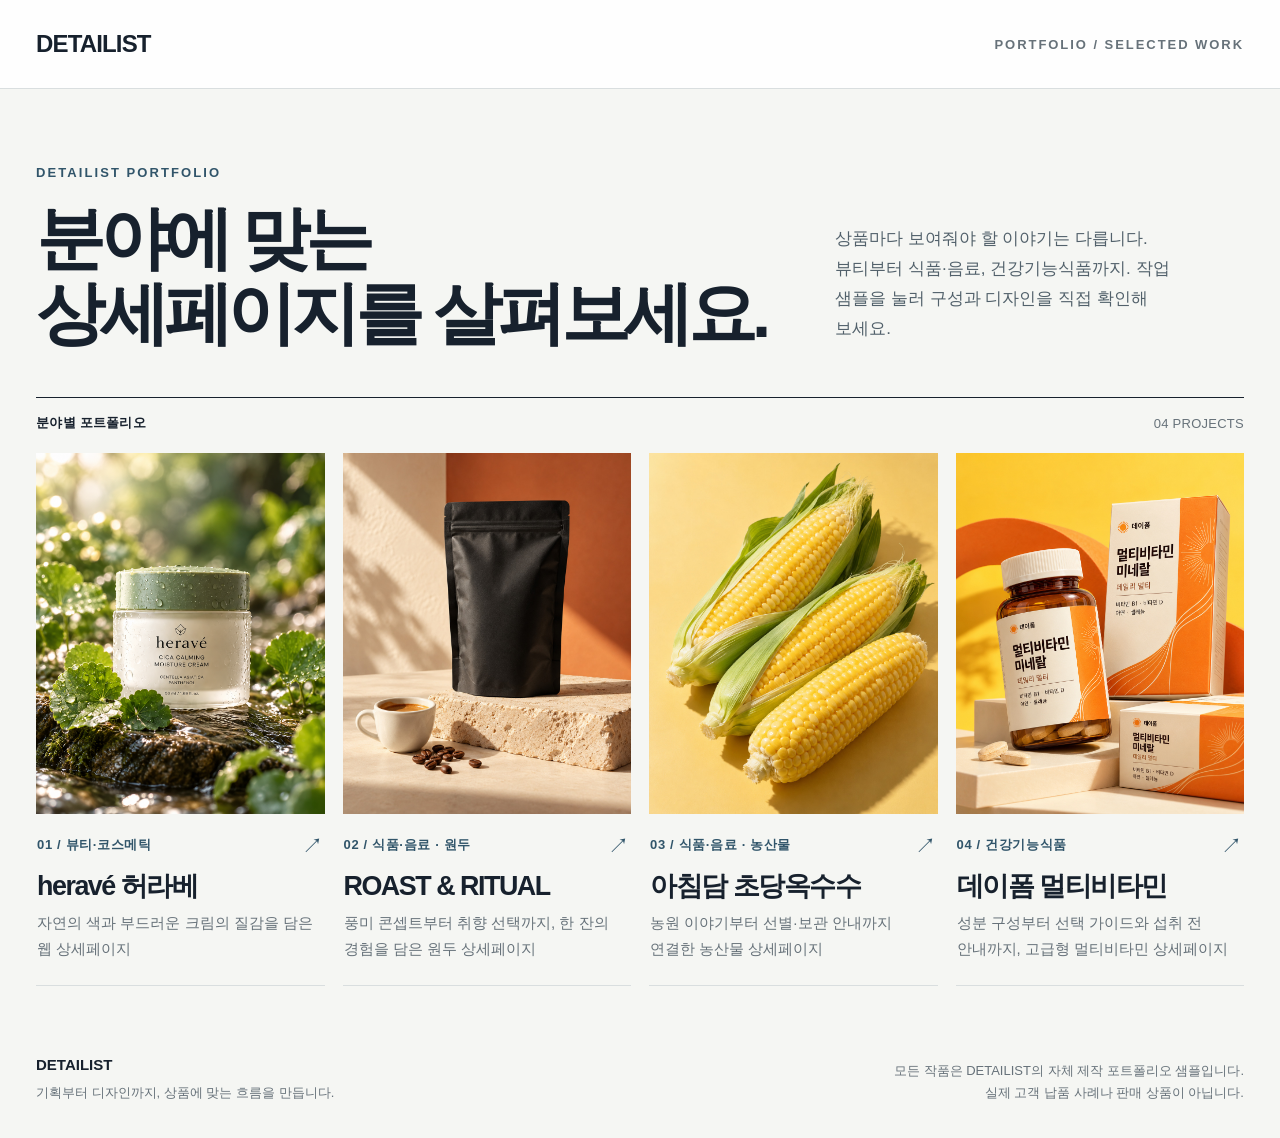
==== index.html @ 65a1fc06 "Publish approved DETAILIST portfolio snapshot; preserve original site" ====
<!doctype html>
<html lang="ko"><head><meta charset="utf-8"><meta name="viewport" content="width=device-width,initial-scale=1"><meta name="theme-color" content="#f5f6f3">
<title>DETAILIST 포트폴리오 | 상세페이지 기획·디자인</title>
<meta name="description" content="DETAILIST의 뷰티·식품·음료·건강기능식품 상세페이지 포트폴리오. 허라베, Roast &amp; Ritual 원두, 아침담 초당옥수수, DAYFORM 멀티비타민 자체 샘플을 살펴보세요.">
<meta property="og:title" content="DETAILIST | 상세페이지 포트폴리오"><meta property="og:description" content="상품의 이야기를 읽히는 구성과 디자인으로. 뷰티·원두·초당옥수수·멀티비타민 작업 샘플을 확인하세요."><link rel="icon" href="favicon.svg" type="image/svg+xml"><link rel="stylesheet" href="styles.css?v=20261016-dayform"></head>
<body><a class="skip-link" href="#main">본문으로 건너뛰기</a><header class="site-header"><div class="shell"><a class="wordmark" href="./" aria-label="DETAILIST 포트폴리오 홈">DETAILIST</a><span class="header-note">PORTFOLIO / SELECTED WORK</span></div></header>
<main class="shell" id="main">
<section class="intro" aria-labelledby="page-title"><div><span class="eyebrow">DETAILIST PORTFOLIO</span><h1 id="page-title">분야에 맞는<br>상세페이지를 살펴보세요.</h1></div><p>상품마다 보여줘야 할 이야기는 다릅니다. 뷰티부터 식품·음료, 건강기능식품까지. 작업 샘플을 눌러 구성과 디자인을 직접 확인해 보세요.</p></section>
<div class="work-count"><span>분야별 포트폴리오</span><span>04 PROJECTS</span></div>
<section class="work-grid work-grid--four" aria-label="분야별 상세페이지 포트폴리오">
<a class="work-card beauty" href="beauty.html"><div class="work-image"><img src="herave-hero-v03.png" alt="허라베 시카 수분 크림과 싱그러운 초록 잎의 브랜드 콘셉트" width="1122" height="1402" fetchpriority="high"></div><div class="work-info"><div class="work-top"><span>01 / 뷰티·코스메틱</span><b aria-hidden="true">↗</b></div><h2>heravé 허라베</h2><p>자연의 색과 부드러운 크림의 질감을 담은 웹 상세페이지</p></div></a>
<a class="work-card coffee" href="coffee.html"><div class="work-image"><img src="coffee-cover-v01.jpg" alt="Roast &amp; Ritual 원두 샘플의 검정 패키지와 커피잔" width="1000" height="1250" fetchpriority="high"></div><div class="work-info"><div class="work-top"><span>02 / 식품·음료 · 원두</span><b aria-hidden="true">↗</b></div><h2>ROAST &amp; RITUAL</h2><p>풍미 콘셉트부터 취향 선택까지, 한 잔의 경험을 담은 원두 상세페이지</p></div></a>
<a class="work-card corn" href="corn.html"><div class="work-image"><img src="corn-cover-v07.jpg" alt="아침담 초당옥수수 샘플의 노란 옥수수와 초록 껍질" width="1000" height="1250" loading="lazy"></div><div class="work-info"><div class="work-top"><span>03 / 식품·음료 · 농산물</span><b aria-hidden="true">↗</b></div><h2>아침담 초당옥수수</h2><p>농원 이야기부터 선별·보관 안내까지 연결한 농산물 상세페이지</p></div></a>
<a class="work-card supplement" href="supplement.html"><div class="work-image"><img src="dayform/hero-v05.jpg" alt="데이폼 앰버 영양제 용기와 정돈된 한글 라벨, 오렌지 곡선 패키지" width="1122" height="1402" loading="lazy"></div><div class="work-info"><div class="work-top"><span>04 / 건강기능식품</span><b aria-hidden="true">↗</b></div><h2>데이폼 멀티비타민</h2><p>성분 구성부터 선택 가이드와 섭취 전 안내까지, 고급형 멀티비타민 상세페이지</p></div></a>
</section></main>
<footer class="footer shell"><div><strong>DETAILIST</strong>기획부터 디자인까지, 상품에 맞는 흐름을 만듭니다.</div><span>모든 작품은 DETAILIST의 자체 제작 포트폴리오 샘플입니다.<br>실제 고객 납품 사례나 판매 상품이 아닙니다.</span></footer>
</body></html>
---- styles.css ----
:root{color-scheme:light;--ink:#17212d;--muted:#67727a;--line:#d9dedf;--paper:#f5f6f3;--white:#fff;--accent:#31556a;font-family:-apple-system,BlinkMacSystemFont,"Apple SD Gothic Neo","Noto Sans KR",Arial,sans-serif}
*{box-sizing:border-box}
html{scroll-behavior:smooth}
body{margin:0;background:var(--paper);color:var(--ink)}
a{color:inherit;text-decoration:none}
img{display:block;max-width:100%}
.shell{width:min(100% - 72px,1380px);margin:auto}
.site-header{border-bottom:1px solid var(--line);background:#ffffffeb}
.site-header .shell{min-height:88px;display:flex;align-items:center;justify-content:space-between;gap:24px}
.wordmark{font-size:24px;font-weight:800;letter-spacing:-.035em;white-space:nowrap}
.wordmark span{color:var(--accent)}
.header-note{font-size:13px;font-weight:600;letter-spacing:.15em;color:var(--muted)}
.intro{padding:76px 0 47px;display:grid;grid-template-columns:1.3fr .7fr;gap:40px;align-items:end}
.eyebrow{display:block;color:var(--accent);font-size:13px;font-weight:700;letter-spacing:.16em}
h1,h2,h3,p{margin:0}
.intro h1{font-size:clamp(48px,5.4vw,82px);line-height:1.08;letter-spacing:-.075em;font-weight:700;margin-top:21px}
.intro p{max-width:360px;font-size:17px;line-height:1.75;color:#52616b;word-break:keep-all;padding-bottom:7px}
.work-count{display:flex;align-items:center;justify-content:space-between;border-top:1px solid var(--ink);padding:16px 0 21px;font-size:13px;font-weight:650;letter-spacing:.02em}
.work-count span:last-child{color:var(--muted);font-weight:500}
.work-grid{display:grid;grid-template-columns:repeat(3,minmax(0,1fr));gap:18px}
.work-grid--four{grid-template-columns:repeat(4,minmax(0,1fr))}
.work-grid--four .work-image{height:auto;aspect-ratio:4/5}
.work-grid--four .work-info h2{font-size:clamp(23px,2.1vw,30px)}
.work-card.supplement .work-image img{object-position:center center}
.work-card{display:block;min-width:0;transition:transform .25s ease}
.work-card:hover{transform:translateY(-5px)}
.work-card:focus-visible,.back-link:focus-visible{outline:3px solid var(--accent);outline-offset:5px}
.work-image{height:clamp(300px,33vw,480px);overflow:hidden;background:#d7d8d4;position:relative}
.work-image img{width:100%;height:100%;object-fit:cover;transition:transform .55s ease}
.work-card:hover .work-image img{transform:scale(1.035)}
.work-card.beauty .work-image img{object-position:center 18%}
.work-card.coffee .work-image img{object-position:53% center}
.work-card.corn .work-image img{object-position:center center}
.work-info{padding:21px 1px 24px;border-bottom:1px solid var(--line)}
.work-top{display:flex;align-items:center;justify-content:space-between;gap:14px;color:var(--accent);font-size:13px;font-weight:700;letter-spacing:.05em}
.work-top b{font-size:21px;line-height:1;font-weight:400}
.work-info h2{font-size:clamp(24px,2.3vw,34px);line-height:1.2;letter-spacing:-.055em;margin:14px 0 8px;word-break:keep-all}
.work-info p{font-size:15px;line-height:1.7;color:var(--muted);word-break:keep-all}
.footer{padding:67px 0 35px;display:flex;align-items:end;justify-content:space-between;gap:30px;color:var(--muted);font-size:13px;line-height:1.65}
.footer strong{display:block;color:var(--ink);font-size:15px;margin-bottom:4px}
.footer span{text-align:right}
.project-intro{padding:69px 0 40px;display:grid;grid-template-columns:1fr .65fr;gap:50px;align-items:end}
.project-intro h1{font-size:clamp(52px,7vw,100px);line-height:1;letter-spacing:-.065em;margin-top:17px}
.project-intro p{font-size:17px;line-height:1.75;color:#4f6069;word-break:keep-all;padding-bottom:7px}
.back-link{display:inline-flex;align-items:center;gap:8px;font-size:14px;font-weight:650;color:var(--accent)}
.detail-nav{padding-top:25px}
.project-meta{border-top:1px solid var(--ink);display:flex;gap:22px;justify-content:space-between;padding:17px 0 22px;color:var(--muted);font-size:13px}
.project-image{width:min(100%,860px);height:auto;margin:0 auto;background:#fff;box-shadow:0 22px 70px #15253418}
.project-stage{padding:0 0 75px}
.project-end{text-align:center;padding:32px 0 68px}
.project-end .back-link{border-bottom:1px solid currentColor;padding-bottom:5px}
@media(max-width:900px){.intro,.project-intro{grid-template-columns:1fr;gap:18px}.intro{padding-top:57px}.intro p,.project-intro p{max-width:680px}.work-grid{grid-template-columns:repeat(2,minmax(0,1fr))}.work-image{height:440px}}
@media(max-width:620px){.shell{width:min(100% - 32px,1380px)}.site-header .shell{min-height:66px}.wordmark{font-size:20px}.header-note{font-size:11px;letter-spacing:.08em}.intro{padding:44px 0 34px}.intro h1{font-size:clamp(43px,11vw,63px);margin-top:15px}.intro p{font-size:16px}.work-grid{grid-template-columns:1fr;gap:27px}.work-image{height:min(116vw,500px)}.work-info{padding-top:18px}.work-info h2{font-size:28px}.footer{padding:50px 0 27px;display:block}.footer span{display:block;text-align:left;margin-top:14px}.project-intro{padding:45px 0 30px;gap:18px}.project-intro h1{font-size:clamp(47px,13vw,70px)}.project-intro p{font-size:16px}.project-meta{display:block;line-height:1.6}.project-meta span{display:block}.project-stage{padding-bottom:45px}}
@media(prefers-reduced-motion:reduce){html{scroll-behavior:auto}.work-card,.work-image img{transition:none}}

.skip-link{position:fixed;left:16px;top:12px;padding:12px 18px;z-index:10;background:var(--ink);color:#fff;transform:translateY(-160%)}
.skip-link:focus{transform:translateY(0)}
.project-intro .project-title--wide{font-size:clamp(38px,5.3vw,76px);line-height:1.13;word-break:keep-all}
.project-intro .project-title--korean{font-size:clamp(48px,6vw,84px);line-height:1.15;word-break:keep-all}
.sample-banner{max-width:860px;margin:0 auto;padding:16px 22px;background:#4d111b;color:#fff8f3;display:flex;align-items:center;justify-content:space-between;gap:16px;font-size:12px;letter-spacing:.06em}
.sample-banner span{font-size:11px;color:#e5cbd0}
.retired-page{padding-top:15vh;padding-bottom:10vh}.retired-page h1{font-size:clamp(36px,6vw,72px);line-height:1.2;margin:24px 0}.retired-page p{margin:24px 0 32px}
@media(max-width:420px){.header-note{font-size:9px;letter-spacing:.04em}.sample-banner{padding:13px 14px;font-size:11px}.sample-banner span{font-size:9px}.project-intro .project-title--wide{font-size:38px}}
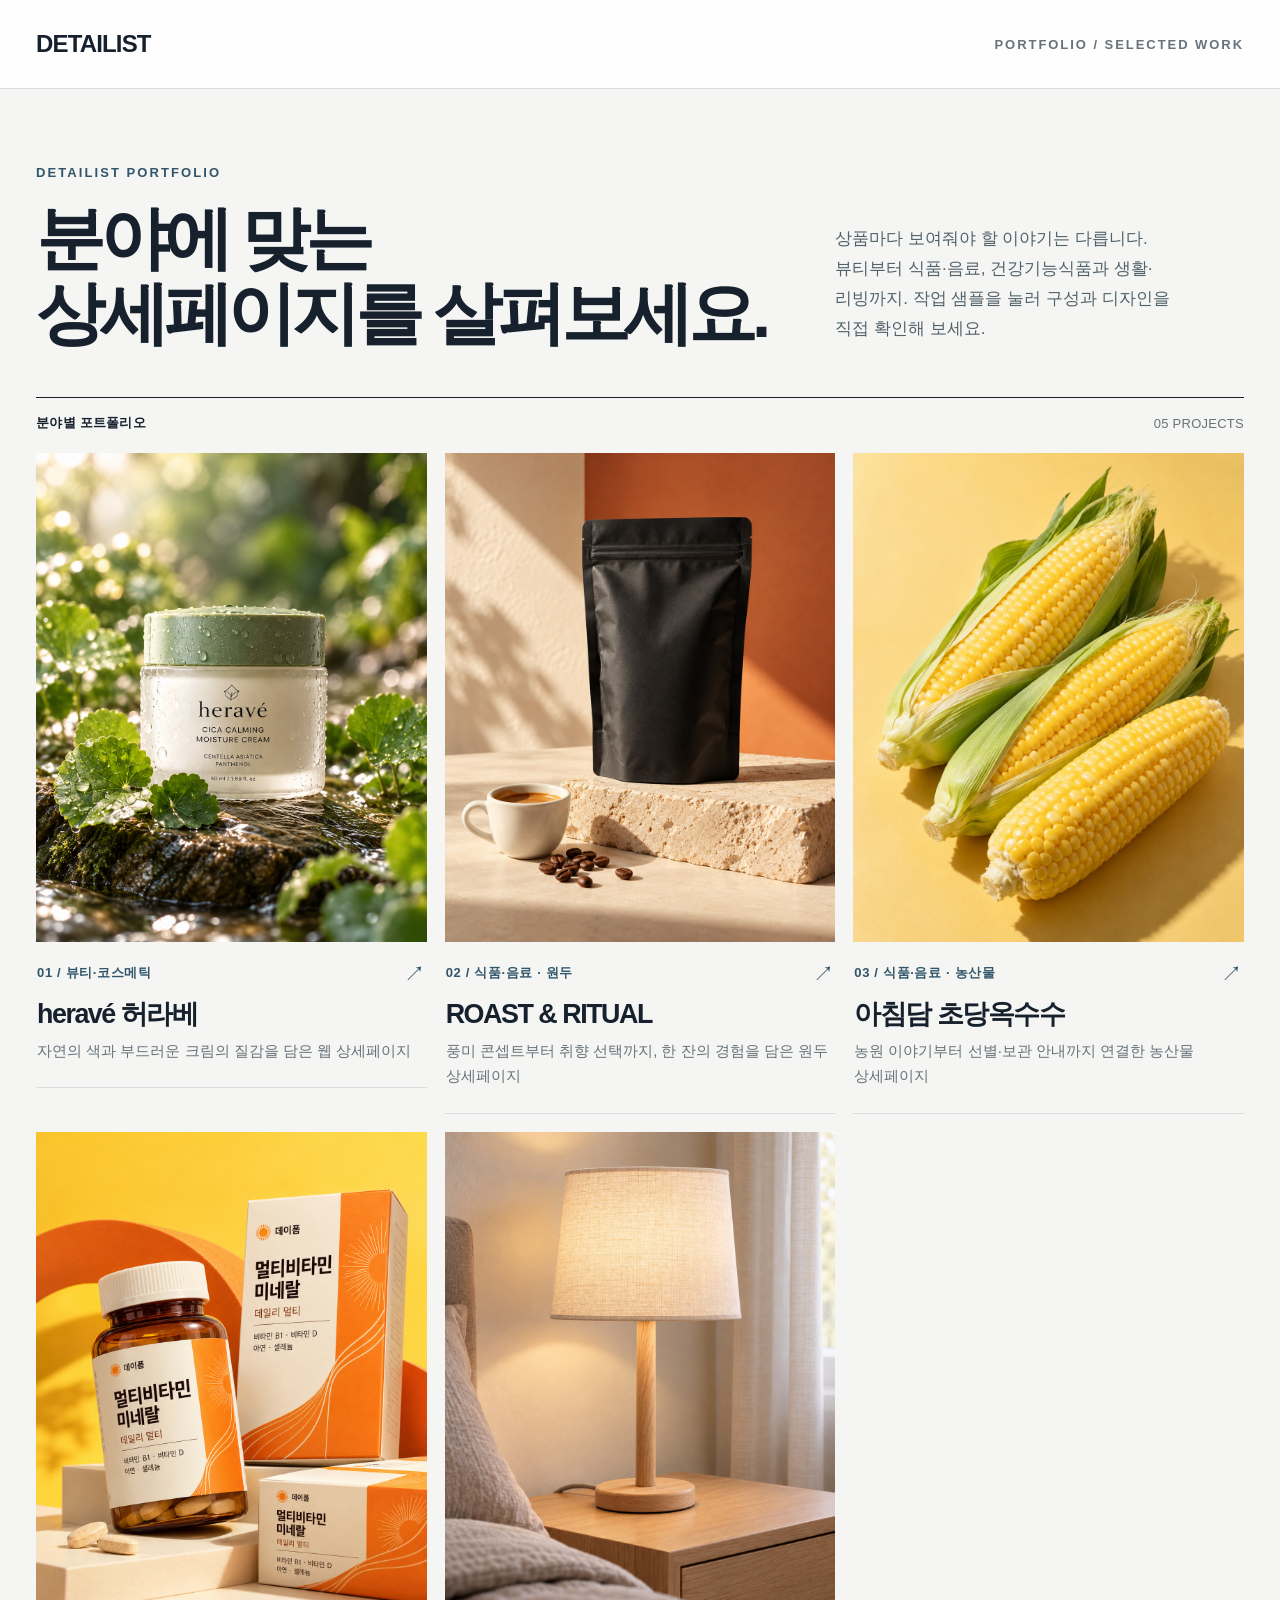
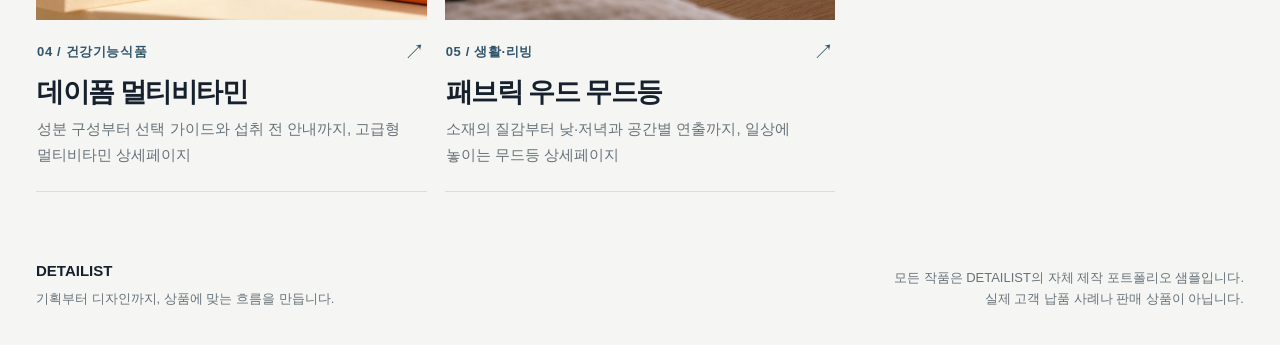
==== commit 4f749944: "Add premium fabric wood mood lamp portfolio" ====
--- a/index.html
+++ b/index.html
@@ -1,17 +1,18 @@
 <!doctype html>
 <html lang="ko"><head><meta charset="utf-8"><meta name="viewport" content="width=device-width,initial-scale=1"><meta name="theme-color" content="#f5f6f3">
 <title>DETAILIST 포트폴리오 | 상세페이지 기획·디자인</title>
-<meta name="description" content="DETAILIST의 뷰티·식품·음료·건강기능식품 상세페이지 포트폴리오. 허라베, Roast &amp; Ritual 원두, 아침담 초당옥수수, DAYFORM 멀티비타민 자체 샘플을 살펴보세요.">
-<meta property="og:title" content="DETAILIST | 상세페이지 포트폴리오"><meta property="og:description" content="상품의 이야기를 읽히는 구성과 디자인으로. 뷰티·원두·초당옥수수·멀티비타민 작업 샘플을 확인하세요."><link rel="icon" href="favicon.svg" type="image/svg+xml"><link rel="stylesheet" href="styles.css?v=20261016-dayform"></head>
+<meta name="description" content="DETAILIST의 뷰티·식품·음료·건강기능식품·생활리빙 상세페이지 포트폴리오. 허라베, 원두, 초당옥수수, 데이폼 멀티비타민과 패브릭 우드 무드등 자체 샘플을 살펴보세요.">
+<meta property="og:title" content="DETAILIST | 상세페이지 포트폴리오"><meta property="og:description" content="상품의 이야기를 읽히는 구성과 디자인으로. 뷰티·식품·음료·멀티비타민·무드등 작업 샘플을 확인하세요."><link rel="icon" href="favicon.svg" type="image/svg+xml"><link rel="stylesheet" href="styles.css?v=20261016-living"></head>
 <body><a class="skip-link" href="#main">본문으로 건너뛰기</a><header class="site-header"><div class="shell"><a class="wordmark" href="./" aria-label="DETAILIST 포트폴리오 홈">DETAILIST</a><span class="header-note">PORTFOLIO / SELECTED WORK</span></div></header>
 <main class="shell" id="main">
-<section class="intro" aria-labelledby="page-title"><div><span class="eyebrow">DETAILIST PORTFOLIO</span><h1 id="page-title">분야에 맞는<br>상세페이지를 살펴보세요.</h1></div><p>상품마다 보여줘야 할 이야기는 다릅니다. 뷰티부터 식품·음료, 건강기능식품까지. 작업 샘플을 눌러 구성과 디자인을 직접 확인해 보세요.</p></section>
-<div class="work-count"><span>분야별 포트폴리오</span><span>04 PROJECTS</span></div>
-<section class="work-grid work-grid--four" aria-label="분야별 상세페이지 포트폴리오">
+<section class="intro" aria-labelledby="page-title"><div><span class="eyebrow">DETAILIST PORTFOLIO</span><h1 id="page-title">분야에 맞는<br>상세페이지를 살펴보세요.</h1></div><p>상품마다 보여줘야 할 이야기는 다릅니다. 뷰티부터 식품·음료, 건강기능식품과 생활·리빙까지. 작업 샘플을 눌러 구성과 디자인을 직접 확인해 보세요.</p></section>
+<div class="work-count"><span>분야별 포트폴리오</span><span>05 PROJECTS</span></div>
+<section class="work-grid work-grid--five" aria-label="분야별 상세페이지 포트폴리오">
 <a class="work-card beauty" href="beauty.html"><div class="work-image"><img src="herave-hero-v03.png" alt="허라베 시카 수분 크림과 싱그러운 초록 잎의 브랜드 콘셉트" width="1122" height="1402" fetchpriority="high"></div><div class="work-info"><div class="work-top"><span>01 / 뷰티·코스메틱</span><b aria-hidden="true">↗</b></div><h2>heravé 허라베</h2><p>자연의 색과 부드러운 크림의 질감을 담은 웹 상세페이지</p></div></a>
 <a class="work-card coffee" href="coffee.html"><div class="work-image"><img src="coffee-cover-v01.jpg" alt="Roast &amp; Ritual 원두 샘플의 검정 패키지와 커피잔" width="1000" height="1250" fetchpriority="high"></div><div class="work-info"><div class="work-top"><span>02 / 식품·음료 · 원두</span><b aria-hidden="true">↗</b></div><h2>ROAST &amp; RITUAL</h2><p>풍미 콘셉트부터 취향 선택까지, 한 잔의 경험을 담은 원두 상세페이지</p></div></a>
 <a class="work-card corn" href="corn.html"><div class="work-image"><img src="corn-cover-v07.jpg" alt="아침담 초당옥수수 샘플의 노란 옥수수와 초록 껍질" width="1000" height="1250" loading="lazy"></div><div class="work-info"><div class="work-top"><span>03 / 식품·음료 · 농산물</span><b aria-hidden="true">↗</b></div><h2>아침담 초당옥수수</h2><p>농원 이야기부터 선별·보관 안내까지 연결한 농산물 상세페이지</p></div></a>
 <a class="work-card supplement" href="supplement.html"><div class="work-image"><img src="dayform/hero-v05.jpg" alt="데이폼 앰버 영양제 용기와 정돈된 한글 라벨, 오렌지 곡선 패키지" width="1122" height="1402" loading="lazy"></div><div class="work-info"><div class="work-top"><span>04 / 건강기능식품</span><b aria-hidden="true">↗</b></div><h2>데이폼 멀티비타민</h2><p>성분 구성부터 선택 가이드와 섭취 전 안내까지, 고급형 멀티비타민 상세페이지</p></div></a>
+<a class="work-card living" href="living.html"><div class="work-image"><img src="living/hero-v06.jpg" alt="오프화이트 패브릭 갓과 우드 톤 받침의 따뜻한 탁상 무드등" width="1122" height="1402" loading="lazy"></div><div class="work-info"><div class="work-top"><span>05 / 생활·리빙</span><b aria-hidden="true">↗</b></div><h2>패브릭 우드 무드등</h2><p>소재의 질감부터 낮·저녁과 공간별 연출까지, 일상에 놓이는 무드등 상세페이지</p></div></a>
 </section></main>
 <footer class="footer shell"><div><strong>DETAILIST</strong>기획부터 디자인까지, 상품에 맞는 흐름을 만듭니다.</div><span>모든 작품은 DETAILIST의 자체 제작 포트폴리오 샘플입니다.<br>실제 고객 납품 사례나 판매 상품이 아닙니다.</span></footer>
 </body></html>
--- a/styles.css
+++ b/styles.css
@@ -21,6 +21,8 @@
 .work-grid--four{grid-template-columns:repeat(4,minmax(0,1fr))}
 .work-grid--four .work-image{height:auto;aspect-ratio:4/5}
 .work-grid--four .work-info h2{font-size:clamp(23px,2.1vw,30px)}
+.work-grid--five .work-image{height:auto;aspect-ratio:4/5}
+.work-grid--five .work-info h2{font-size:clamp(23px,2.1vw,30px)}
 .work-card.supplement .work-image img{object-position:center center}
 .work-card{display:block;min-width:0;transition:transform .25s ease}
 .work-card:hover{transform:translateY(-5px)}
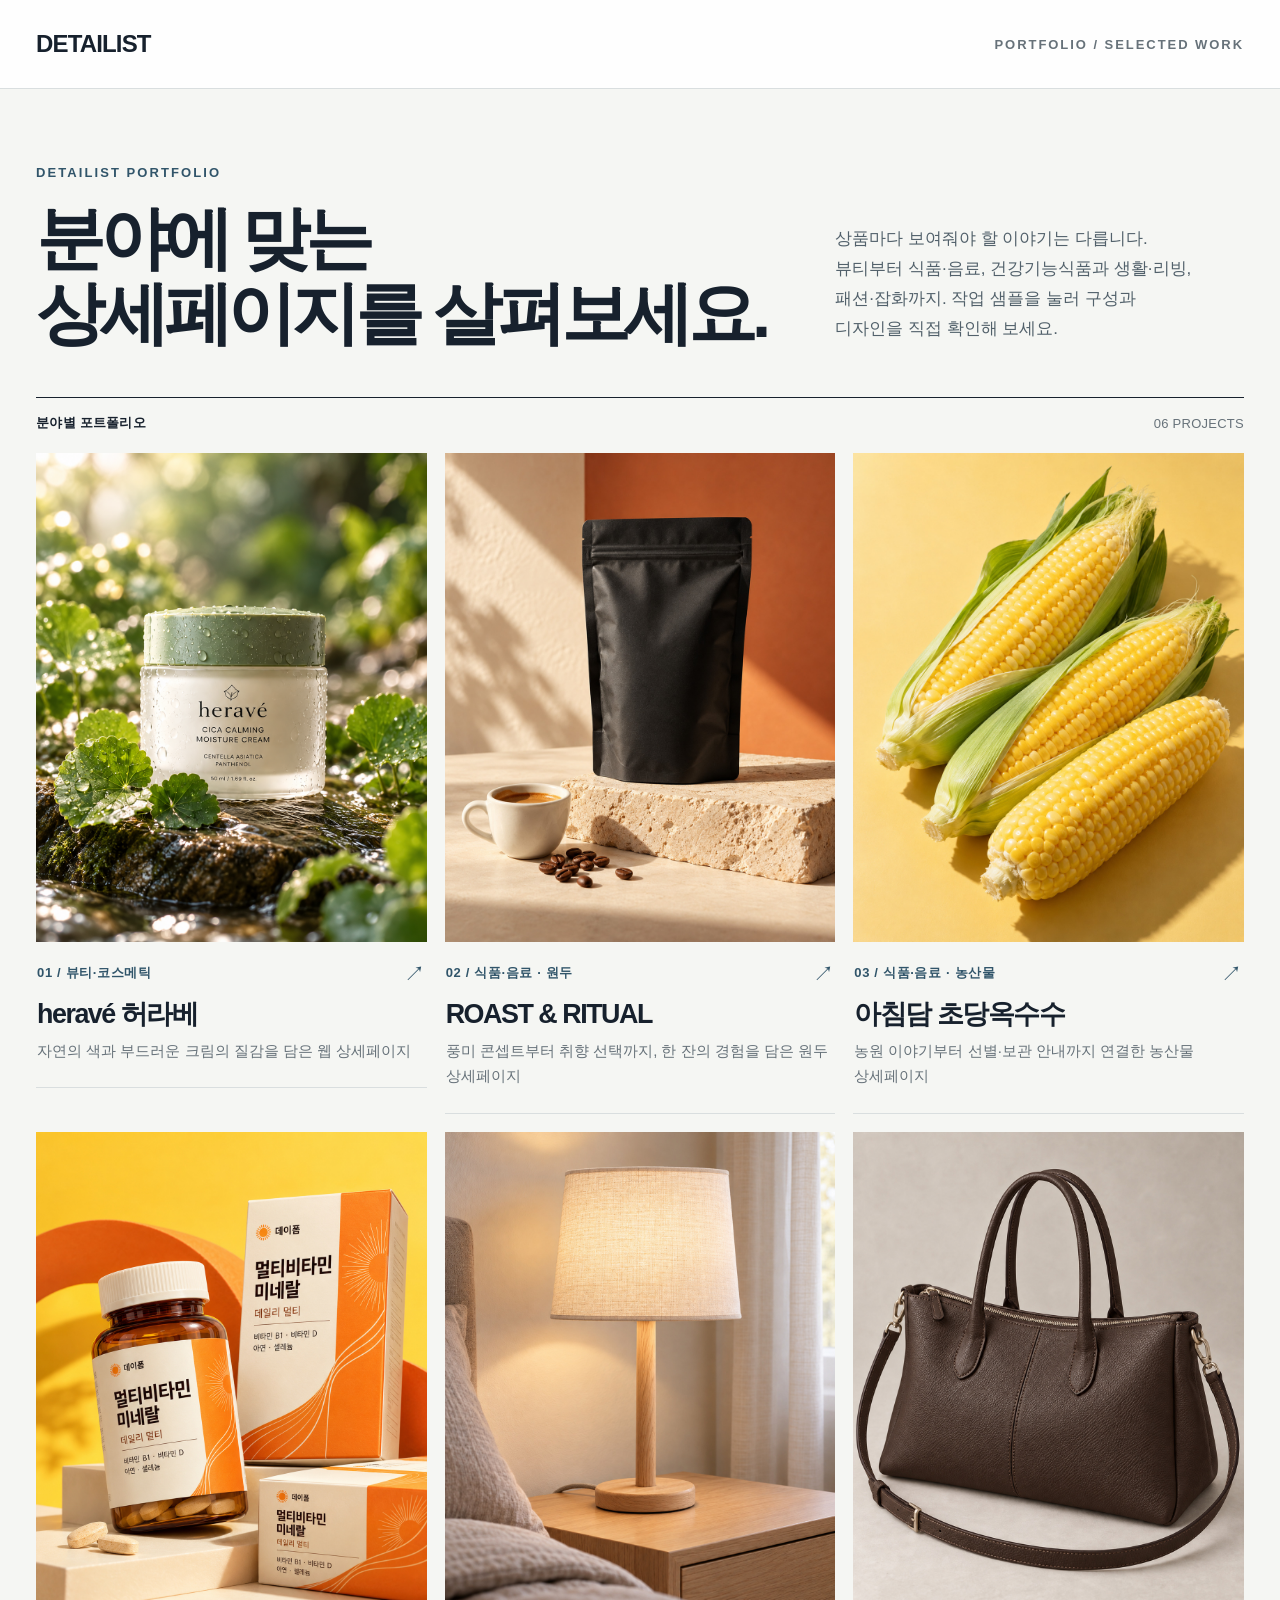
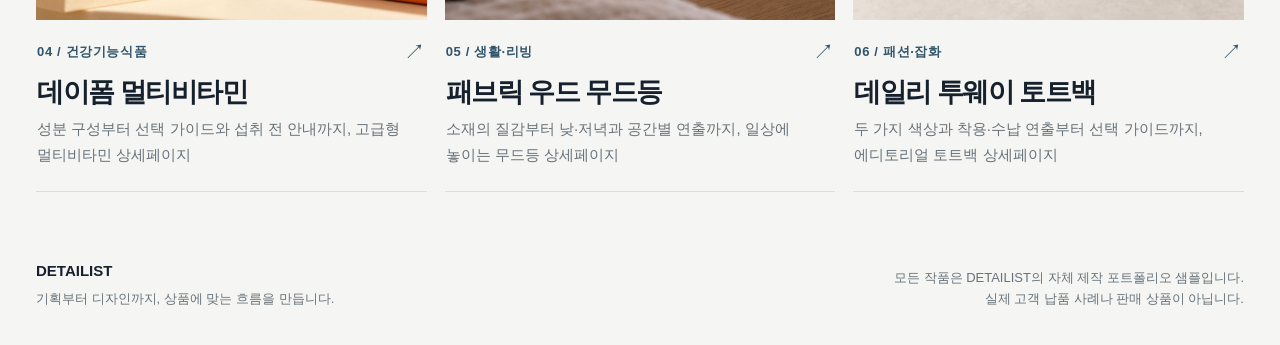
==== commit aff8da66: "Add two-color editorial tote portfolio" ====
--- a/index.html
+++ b/index.html
@@ -1,18 +1,19 @@
 <!doctype html>
 <html lang="ko"><head><meta charset="utf-8"><meta name="viewport" content="width=device-width,initial-scale=1"><meta name="theme-color" content="#f5f6f3">
 <title>DETAILIST 포트폴리오 | 상세페이지 기획·디자인</title>
-<meta name="description" content="DETAILIST의 뷰티·식품·음료·건강기능식품·생활리빙 상세페이지 포트폴리오. 허라베, 원두, 초당옥수수, 데이폼 멀티비타민과 패브릭 우드 무드등 자체 샘플을 살펴보세요.">
-<meta property="og:title" content="DETAILIST | 상세페이지 포트폴리오"><meta property="og:description" content="상품의 이야기를 읽히는 구성과 디자인으로. 뷰티·식품·음료·멀티비타민·무드등 작업 샘플을 확인하세요."><link rel="icon" href="favicon.svg" type="image/svg+xml"><link rel="stylesheet" href="styles.css?v=20261016-living"></head>
+<meta name="description" content="DETAILIST의 뷰티·식품·음료·건강기능식품·생활리빙·패션잡화 상세페이지 포트폴리오. 허라베, 원두, 초당옥수수, 데이폼, 무드등과 투웨이 토트백 자체 샘플을 살펴보세요.">
+<meta property="og:title" content="DETAILIST | 상세페이지 포트폴리오"><meta property="og:description" content="상품의 이야기를 읽히는 구성과 디자인으로. 뷰티·식품·음료·멀티비타민·무드등·패션잡화 작업 샘플을 확인하세요."><link rel="icon" href="favicon.svg" type="image/svg+xml"><link rel="stylesheet" href="styles.css?v=20261017-tote"></head>
 <body><a class="skip-link" href="#main">본문으로 건너뛰기</a><header class="site-header"><div class="shell"><a class="wordmark" href="./" aria-label="DETAILIST 포트폴리오 홈">DETAILIST</a><span class="header-note">PORTFOLIO / SELECTED WORK</span></div></header>
 <main class="shell" id="main">
-<section class="intro" aria-labelledby="page-title"><div><span class="eyebrow">DETAILIST PORTFOLIO</span><h1 id="page-title">분야에 맞는<br>상세페이지를 살펴보세요.</h1></div><p>상품마다 보여줘야 할 이야기는 다릅니다. 뷰티부터 식품·음료, 건강기능식품과 생활·리빙까지. 작업 샘플을 눌러 구성과 디자인을 직접 확인해 보세요.</p></section>
-<div class="work-count"><span>분야별 포트폴리오</span><span>05 PROJECTS</span></div>
-<section class="work-grid work-grid--five" aria-label="분야별 상세페이지 포트폴리오">
+<section class="intro" aria-labelledby="page-title"><div><span class="eyebrow">DETAILIST PORTFOLIO</span><h1 id="page-title">분야에 맞는<br>상세페이지를 살펴보세요.</h1></div><p>상품마다 보여줘야 할 이야기는 다릅니다. 뷰티부터 식품·음료, 건강기능식품과 생활·리빙, 패션·잡화까지. 작업 샘플을 눌러 구성과 디자인을 직접 확인해 보세요.</p></section>
+<div class="work-count"><span>분야별 포트폴리오</span><span>06 PROJECTS</span></div>
+<section class="work-grid work-grid--six" aria-label="분야별 상세페이지 포트폴리오">
 <a class="work-card beauty" href="beauty.html"><div class="work-image"><img src="herave-hero-v03.png" alt="허라베 시카 수분 크림과 싱그러운 초록 잎의 브랜드 콘셉트" width="1122" height="1402" fetchpriority="high"></div><div class="work-info"><div class="work-top"><span>01 / 뷰티·코스메틱</span><b aria-hidden="true">↗</b></div><h2>heravé 허라베</h2><p>자연의 색과 부드러운 크림의 질감을 담은 웹 상세페이지</p></div></a>
 <a class="work-card coffee" href="coffee.html"><div class="work-image"><img src="coffee-cover-v01.jpg" alt="Roast &amp; Ritual 원두 샘플의 검정 패키지와 커피잔" width="1000" height="1250" fetchpriority="high"></div><div class="work-info"><div class="work-top"><span>02 / 식품·음료 · 원두</span><b aria-hidden="true">↗</b></div><h2>ROAST &amp; RITUAL</h2><p>풍미 콘셉트부터 취향 선택까지, 한 잔의 경험을 담은 원두 상세페이지</p></div></a>
 <a class="work-card corn" href="corn.html"><div class="work-image"><img src="corn-cover-v07.jpg" alt="아침담 초당옥수수 샘플의 노란 옥수수와 초록 껍질" width="1000" height="1250" loading="lazy"></div><div class="work-info"><div class="work-top"><span>03 / 식품·음료 · 농산물</span><b aria-hidden="true">↗</b></div><h2>아침담 초당옥수수</h2><p>농원 이야기부터 선별·보관 안내까지 연결한 농산물 상세페이지</p></div></a>
 <a class="work-card supplement" href="supplement.html"><div class="work-image"><img src="dayform/hero-v05.jpg" alt="데이폼 앰버 영양제 용기와 정돈된 한글 라벨, 오렌지 곡선 패키지" width="1122" height="1402" loading="lazy"></div><div class="work-info"><div class="work-top"><span>04 / 건강기능식품</span><b aria-hidden="true">↗</b></div><h2>데이폼 멀티비타민</h2><p>성분 구성부터 선택 가이드와 섭취 전 안내까지, 고급형 멀티비타민 상세페이지</p></div></a>
 <a class="work-card living" href="living.html"><div class="work-image"><img src="living/hero-v06.jpg" alt="오프화이트 패브릭 갓과 우드 톤 받침의 따뜻한 탁상 무드등" width="1122" height="1402" loading="lazy"></div><div class="work-info"><div class="work-top"><span>05 / 생활·리빙</span><b aria-hidden="true">↗</b></div><h2>패브릭 우드 무드등</h2><p>소재의 질감부터 낮·저녁과 공간별 연출까지, 일상에 놓이는 무드등 상세페이지</p></div></a>
+<a class="work-card fashion" href="fashion.html"><div class="work-image"><img src="tote/espresso-v02.jpg" alt="샴페인 톤 장식과 깊은 에스프레소 브라운의 투웨이 토트백" width="1122" height="1402" loading="lazy"></div><div class="work-info"><div class="work-top"><span>06 / 패션·잡화</span><b aria-hidden="true">↗</b></div><h2>데일리 투웨이 토트백</h2><p>두 가지 색상과 착용·수납 연출부터 선택 가이드까지, 에디토리얼 토트백 상세페이지</p></div></a>
 </section></main>
 <footer class="footer shell"><div><strong>DETAILIST</strong>기획부터 디자인까지, 상품에 맞는 흐름을 만듭니다.</div><span>모든 작품은 DETAILIST의 자체 제작 포트폴리오 샘플입니다.<br>실제 고객 납품 사례나 판매 상품이 아닙니다.</span></footer>
 </body></html>
--- a/styles.css
+++ b/styles.css
@@ -23,6 +23,8 @@
 .work-grid--four .work-info h2{font-size:clamp(23px,2.1vw,30px)}
 .work-grid--five .work-image{height:auto;aspect-ratio:4/5}
 .work-grid--five .work-info h2{font-size:clamp(23px,2.1vw,30px)}
+.work-grid--six .work-image{height:auto;aspect-ratio:4/5}
+.work-grid--six .work-info h2{font-size:clamp(23px,2.1vw,30px)}
 .work-card.supplement .work-image img{object-position:center center}
 .work-card{display:block;min-width:0;transition:transform .25s ease}
 .work-card:hover{transform:translateY(-5px)}
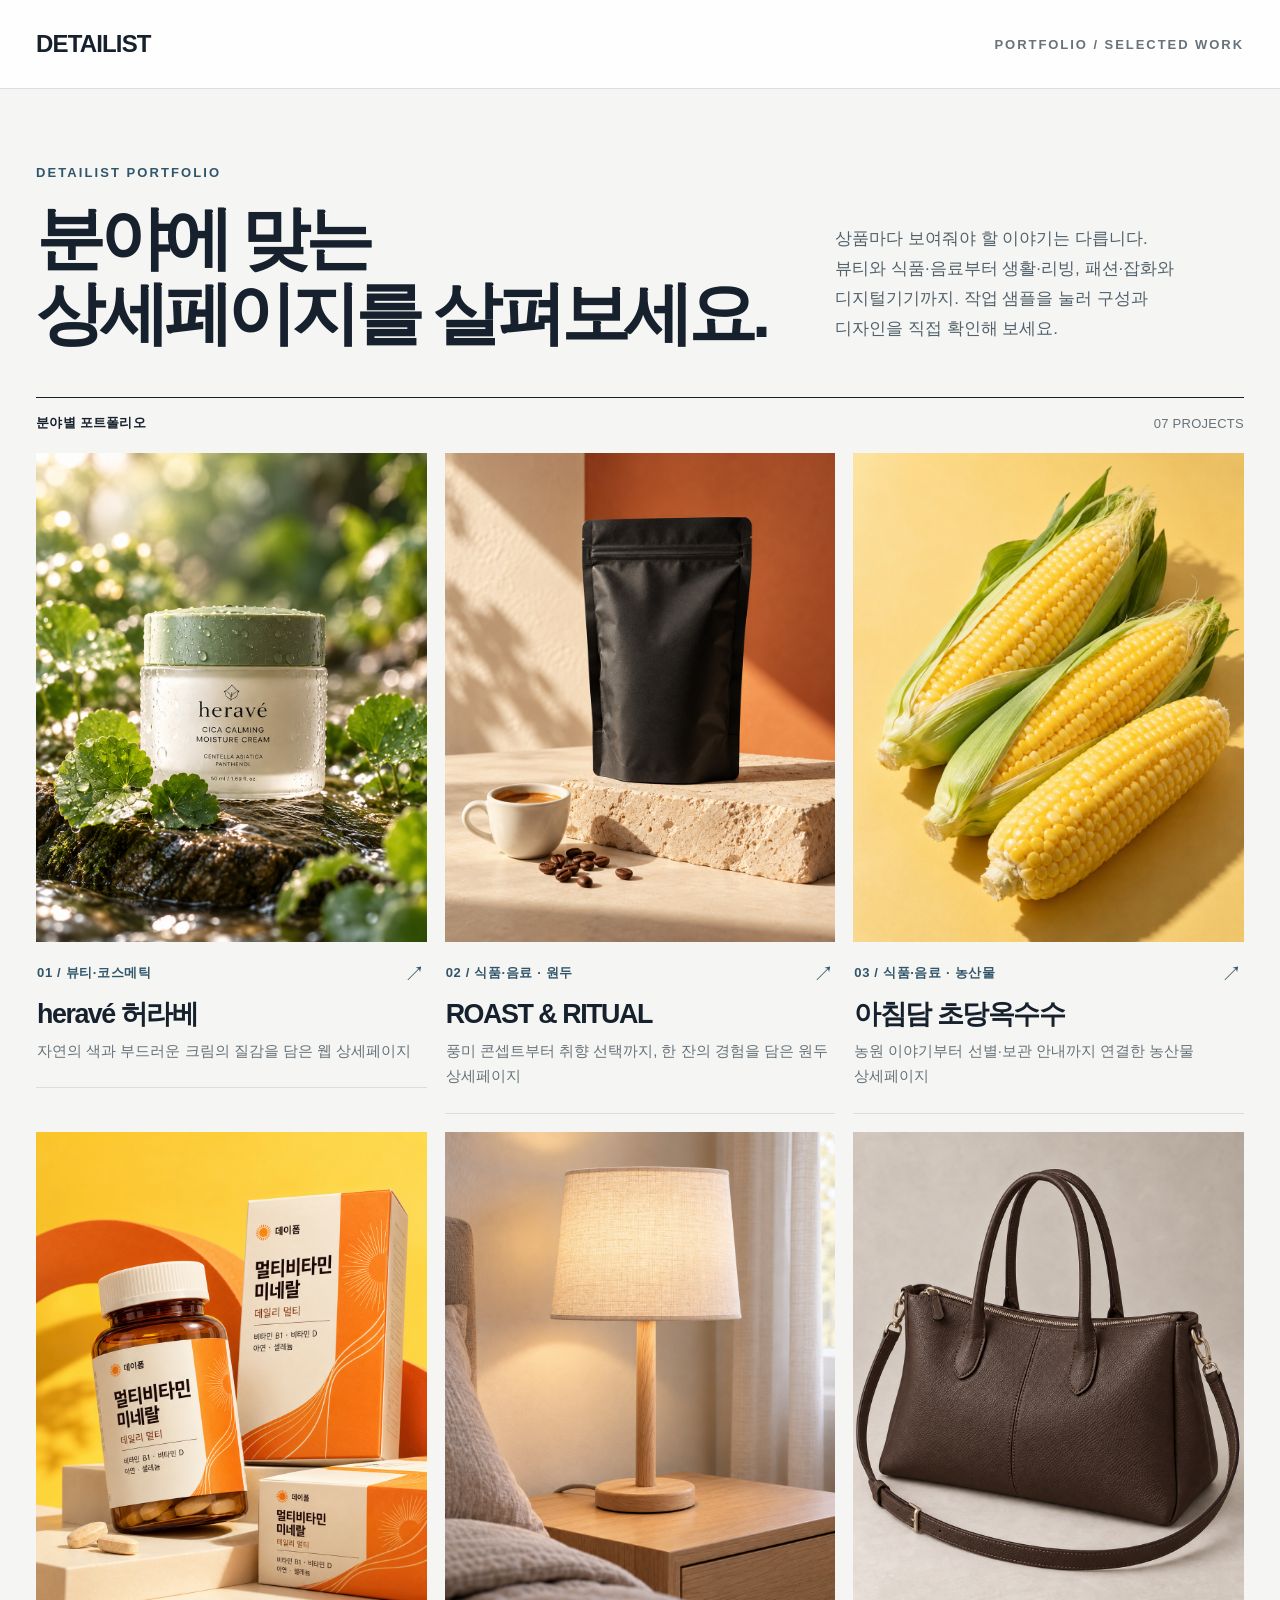
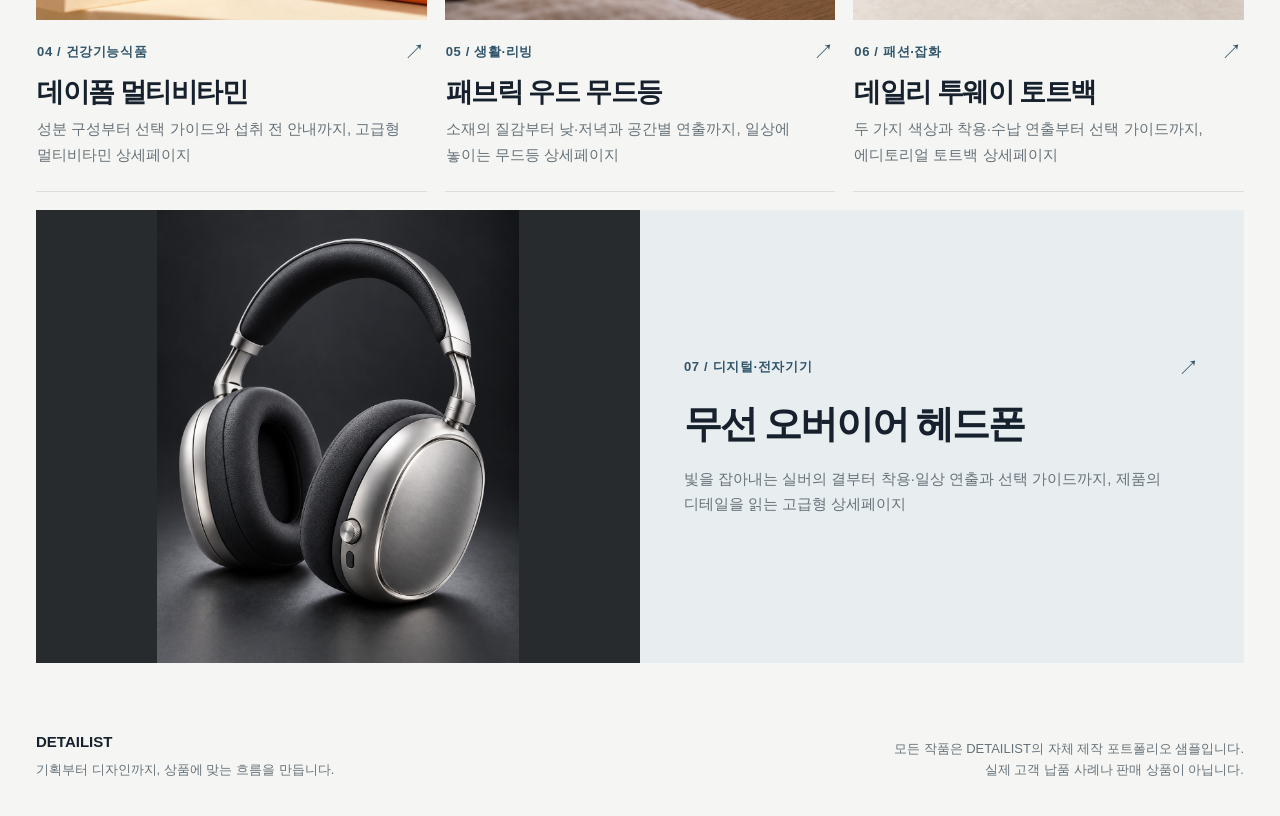
==== commit 4700c86c: "Add refined wireless headphones portfolio detail page" ====
--- a/index.html
+++ b/index.html
@@ -1,19 +1,20 @@
 <!doctype html>
 <html lang="ko"><head><meta charset="utf-8"><meta name="viewport" content="width=device-width,initial-scale=1"><meta name="theme-color" content="#f5f6f3">
 <title>DETAILIST 포트폴리오 | 상세페이지 기획·디자인</title>
-<meta name="description" content="DETAILIST의 뷰티·식품·음료·건강기능식품·생활리빙·패션잡화 상세페이지 포트폴리오. 허라베, 원두, 초당옥수수, 데이폼, 무드등과 투웨이 토트백 자체 샘플을 살펴보세요.">
-<meta property="og:title" content="DETAILIST | 상세페이지 포트폴리오"><meta property="og:description" content="상품의 이야기를 읽히는 구성과 디자인으로. 뷰티·식품·음료·멀티비타민·무드등·패션잡화 작업 샘플을 확인하세요."><link rel="icon" href="favicon.svg" type="image/svg+xml"><link rel="stylesheet" href="styles.css?v=20261017-tote"></head>
+<meta name="description" content="DETAILIST의 뷰티·식품·음료·건강기능식품·생활리빙·패션잡화·디지털기기 상세페이지 포트폴리오. 일곱 가지 분야의 자체 제작 샘플을 살펴보세요.">
+<meta property="og:title" content="DETAILIST | 상세페이지 포트폴리오"><meta property="og:description" content="상품의 이야기를 읽히는 구성과 디자인으로. 뷰티·식품·음료·멀티비타민·무드등·패션잡화·헤드폰 작업 샘플을 확인하세요."><link rel="icon" href="favicon.svg" type="image/svg+xml"><link rel="stylesheet" href="styles.css?v=20261017-headphones"></head>
 <body><a class="skip-link" href="#main">본문으로 건너뛰기</a><header class="site-header"><div class="shell"><a class="wordmark" href="./" aria-label="DETAILIST 포트폴리오 홈">DETAILIST</a><span class="header-note">PORTFOLIO / SELECTED WORK</span></div></header>
 <main class="shell" id="main">
-<section class="intro" aria-labelledby="page-title"><div><span class="eyebrow">DETAILIST PORTFOLIO</span><h1 id="page-title">분야에 맞는<br>상세페이지를 살펴보세요.</h1></div><p>상품마다 보여줘야 할 이야기는 다릅니다. 뷰티부터 식품·음료, 건강기능식품과 생활·리빙, 패션·잡화까지. 작업 샘플을 눌러 구성과 디자인을 직접 확인해 보세요.</p></section>
-<div class="work-count"><span>분야별 포트폴리오</span><span>06 PROJECTS</span></div>
-<section class="work-grid work-grid--six" aria-label="분야별 상세페이지 포트폴리오">
+<section class="intro" aria-labelledby="page-title"><div><span class="eyebrow">DETAILIST PORTFOLIO</span><h1 id="page-title">분야에 맞는<br>상세페이지를 살펴보세요.</h1></div><p>상품마다 보여줘야 할 이야기는 다릅니다. 뷰티와 식품·음료부터 생활·리빙, 패션·잡화와 디지털기기까지. 작업 샘플을 눌러 구성과 디자인을 직접 확인해 보세요.</p></section>
+<div class="work-count"><span>분야별 포트폴리오</span><span>07 PROJECTS</span></div>
+<section class="work-grid work-grid--six work-grid--seven" aria-label="분야별 상세페이지 포트폴리오">
 <a class="work-card beauty" href="beauty.html"><div class="work-image"><img src="herave-hero-v03.png" alt="허라베 시카 수분 크림과 싱그러운 초록 잎의 브랜드 콘셉트" width="1122" height="1402" fetchpriority="high"></div><div class="work-info"><div class="work-top"><span>01 / 뷰티·코스메틱</span><b aria-hidden="true">↗</b></div><h2>heravé 허라베</h2><p>자연의 색과 부드러운 크림의 질감을 담은 웹 상세페이지</p></div></a>
 <a class="work-card coffee" href="coffee.html"><div class="work-image"><img src="coffee-cover-v01.jpg" alt="Roast &amp; Ritual 원두 샘플의 검정 패키지와 커피잔" width="1000" height="1250" fetchpriority="high"></div><div class="work-info"><div class="work-top"><span>02 / 식품·음료 · 원두</span><b aria-hidden="true">↗</b></div><h2>ROAST &amp; RITUAL</h2><p>풍미 콘셉트부터 취향 선택까지, 한 잔의 경험을 담은 원두 상세페이지</p></div></a>
 <a class="work-card corn" href="corn.html"><div class="work-image"><img src="corn-cover-v07.jpg" alt="아침담 초당옥수수 샘플의 노란 옥수수와 초록 껍질" width="1000" height="1250" loading="lazy"></div><div class="work-info"><div class="work-top"><span>03 / 식품·음료 · 농산물</span><b aria-hidden="true">↗</b></div><h2>아침담 초당옥수수</h2><p>농원 이야기부터 선별·보관 안내까지 연결한 농산물 상세페이지</p></div></a>
 <a class="work-card supplement" href="supplement.html"><div class="work-image"><img src="dayform/hero-v05.jpg" alt="데이폼 앰버 영양제 용기와 정돈된 한글 라벨, 오렌지 곡선 패키지" width="1122" height="1402" loading="lazy"></div><div class="work-info"><div class="work-top"><span>04 / 건강기능식품</span><b aria-hidden="true">↗</b></div><h2>데이폼 멀티비타민</h2><p>성분 구성부터 선택 가이드와 섭취 전 안내까지, 고급형 멀티비타민 상세페이지</p></div></a>
 <a class="work-card living" href="living.html"><div class="work-image"><img src="living/hero-v06.jpg" alt="오프화이트 패브릭 갓과 우드 톤 받침의 따뜻한 탁상 무드등" width="1122" height="1402" loading="lazy"></div><div class="work-info"><div class="work-top"><span>05 / 생활·리빙</span><b aria-hidden="true">↗</b></div><h2>패브릭 우드 무드등</h2><p>소재의 질감부터 낮·저녁과 공간별 연출까지, 일상에 놓이는 무드등 상세페이지</p></div></a>
 <a class="work-card fashion" href="fashion.html"><div class="work-image"><img src="tote/espresso-v02.jpg" alt="샴페인 톤 장식과 깊은 에스프레소 브라운의 투웨이 토트백" width="1122" height="1402" loading="lazy"></div><div class="work-info"><div class="work-top"><span>06 / 패션·잡화</span><b aria-hidden="true">↗</b></div><h2>데일리 투웨이 토트백</h2><p>두 가지 색상과 착용·수납 연출부터 선택 가이드까지, 에디토리얼 토트백 상세페이지</p></div></a>
+<a class="work-card headphones" href="headphones.html"><div class="work-image"><img src="headphones/hero-v03.jpg" alt="브러시드 실버 이어컵과 입체 테두리, 차콜 패드의 무선 오버이어 헤드폰" width="1122" height="1402" loading="lazy"></div><div class="work-info"><div class="work-top"><span>07 / 디지털·전자기기</span><b aria-hidden="true">↗</b></div><h2>무선 오버이어 헤드폰</h2><p>빛을 잡아내는 실버의 결부터 착용·일상 연출과 선택 가이드까지, 제품의 디테일을 읽는 고급형 상세페이지</p></div></a>
 </section></main>
 <footer class="footer shell"><div><strong>DETAILIST</strong>기획부터 디자인까지, 상품에 맞는 흐름을 만듭니다.</div><span>모든 작품은 DETAILIST의 자체 제작 포트폴리오 샘플입니다.<br>실제 고객 납품 사례나 판매 상품이 아닙니다.</span></footer>
 </body></html>
--- a/styles.css
+++ b/styles.css
@@ -25,6 +25,11 @@
 .work-grid--five .work-info h2{font-size:clamp(23px,2.1vw,30px)}
 .work-grid--six .work-image{height:auto;aspect-ratio:4/5}
 .work-grid--six .work-info h2{font-size:clamp(23px,2.1vw,30px)}
+.work-grid--seven .headphones{grid-column:1/-1;display:grid;grid-template-columns:1fr 1fr;align-items:center;background:#e8edf0}
+.work-grid--seven .headphones .work-image{aspect-ratio:4/3;background:#272b2e}
+.work-grid--seven .headphones .work-image img{object-fit:contain}
+.work-grid--seven .headphones .work-info{padding:32px 44px;border:0}
+.work-grid--seven .headphones .work-info h2{font-size:clamp(27px,3vw,42px);line-height:1.25;margin:22px 0 18px}
 .work-card.supplement .work-image img{object-position:center center}
 .work-card{display:block;min-width:0;transition:transform .25s ease}
 .work-card:hover{transform:translateY(-5px)}
@@ -65,3 +70,5 @@
 .sample-banner span{font-size:11px;color:#e5cbd0}
 .retired-page{padding-top:15vh;padding-bottom:10vh}.retired-page h1{font-size:clamp(36px,6vw,72px);line-height:1.2;margin:24px 0}.retired-page p{margin:24px 0 32px}
 @media(max-width:420px){.header-note{font-size:9px;letter-spacing:.04em}.sample-banner{padding:13px 14px;font-size:11px}.sample-banner span{font-size:9px}.project-intro .project-title--wide{font-size:38px}}
+@media(max-width:900px){.work-grid--seven .headphones .work-info{padding:26px}}
+@media(max-width:620px){.work-grid--seven .headphones{display:block}.work-grid--seven .headphones .work-image{aspect-ratio:4/5}.work-grid--seven .headphones .work-info{padding:23px 20px 28px}.work-grid--seven .headphones .work-info h2{font-size:28px;margin:17px 0 12px}}
